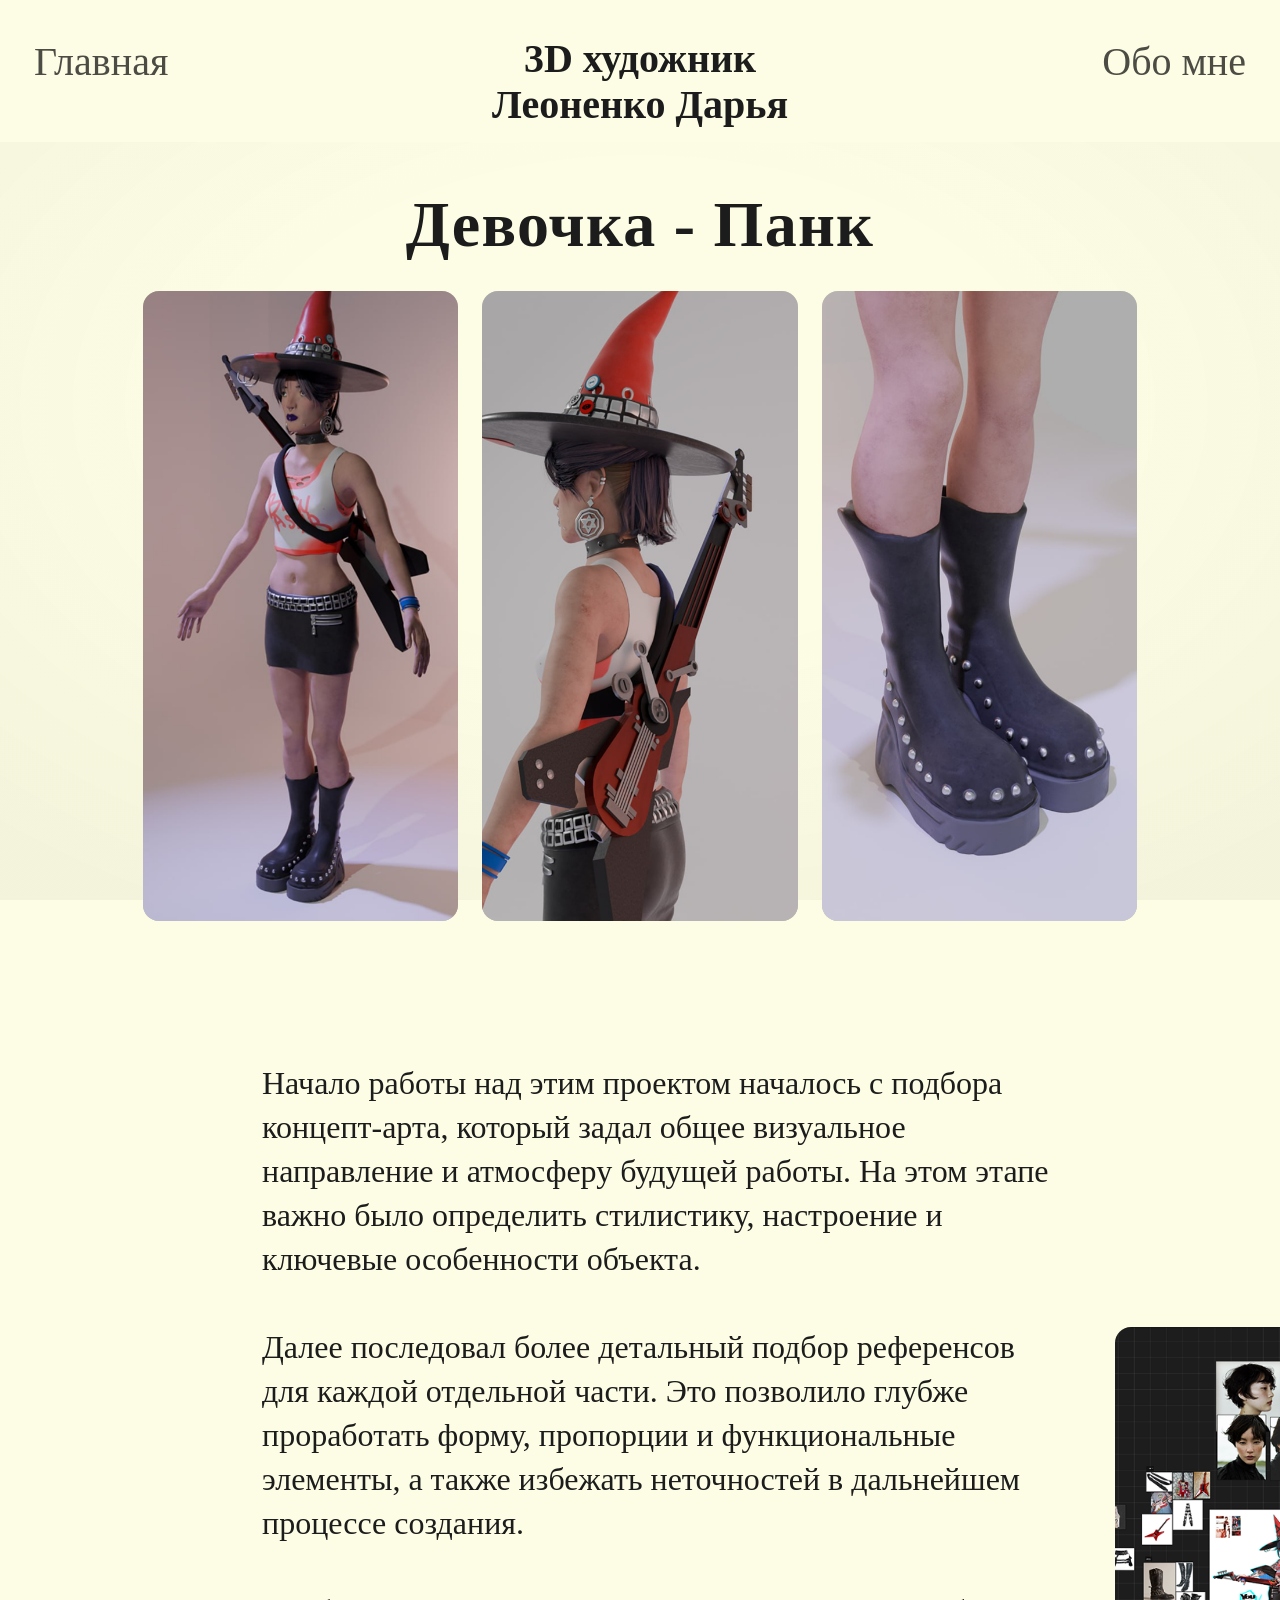
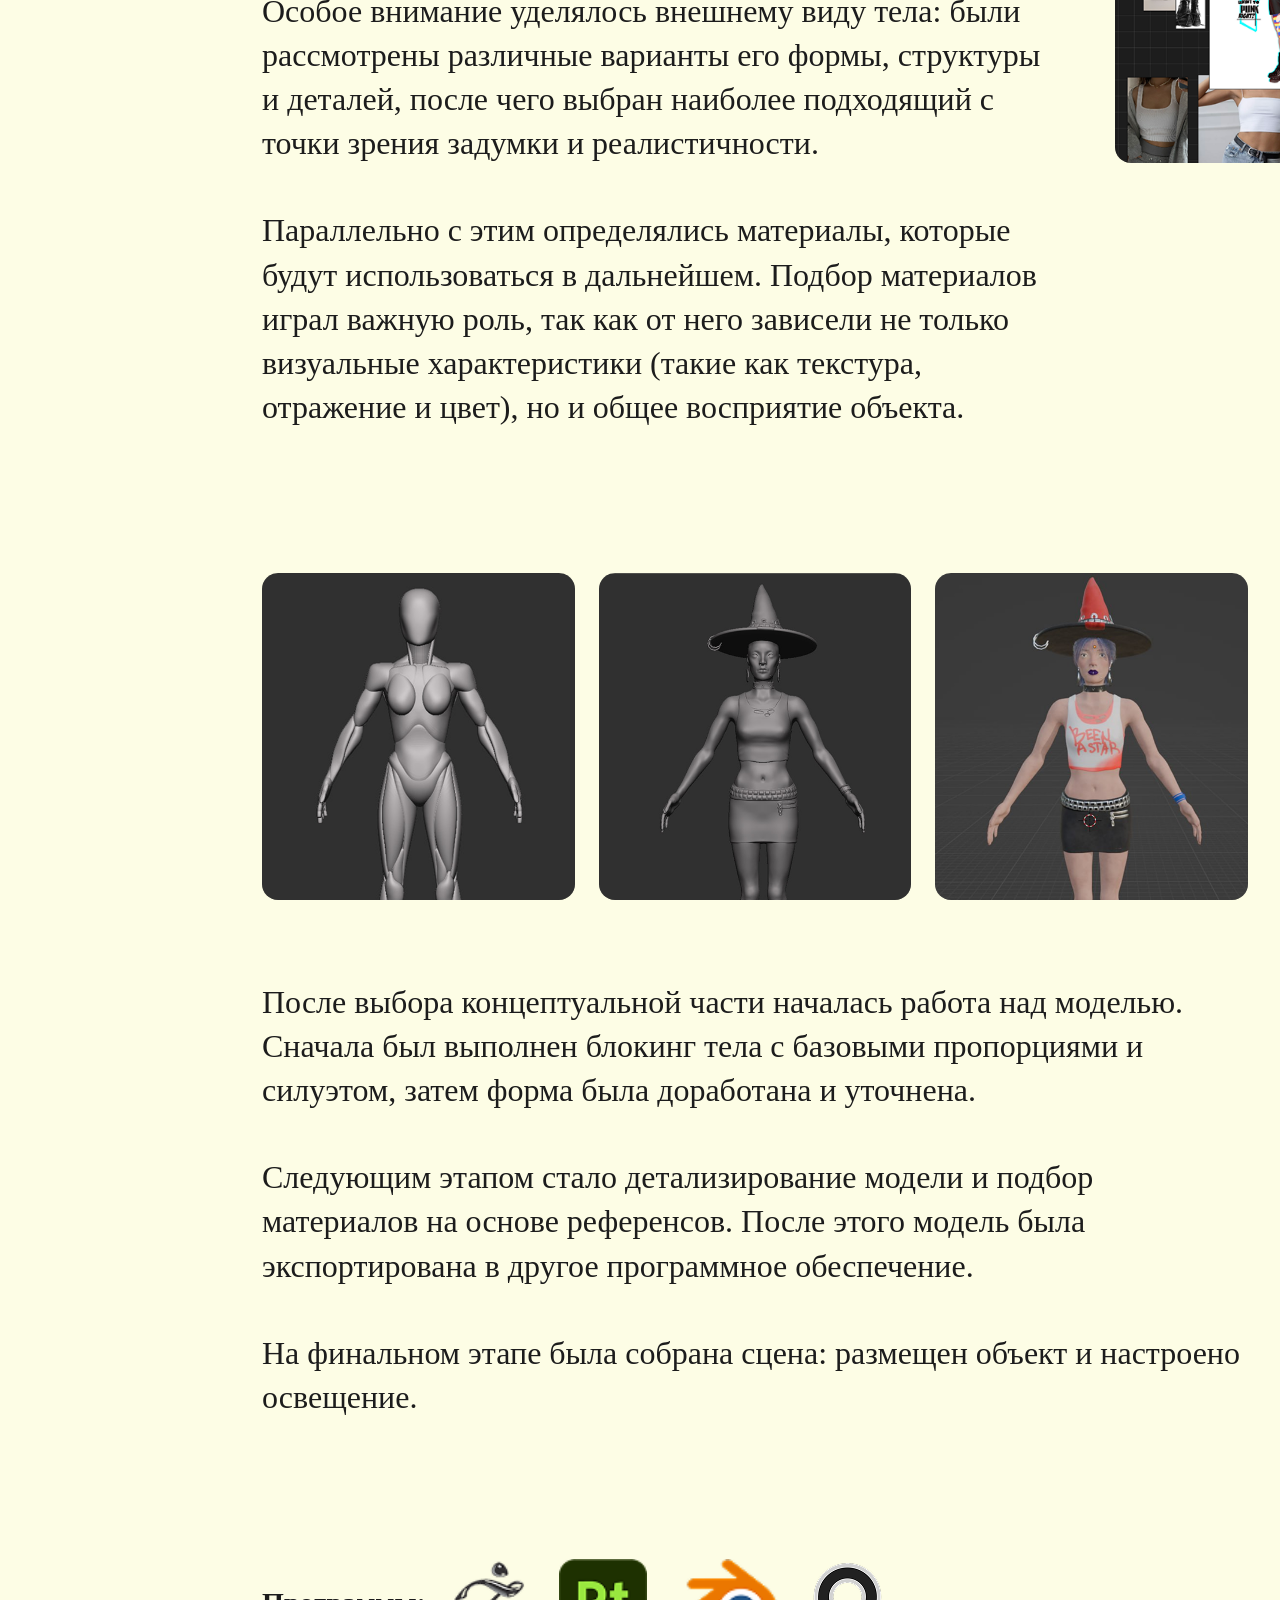
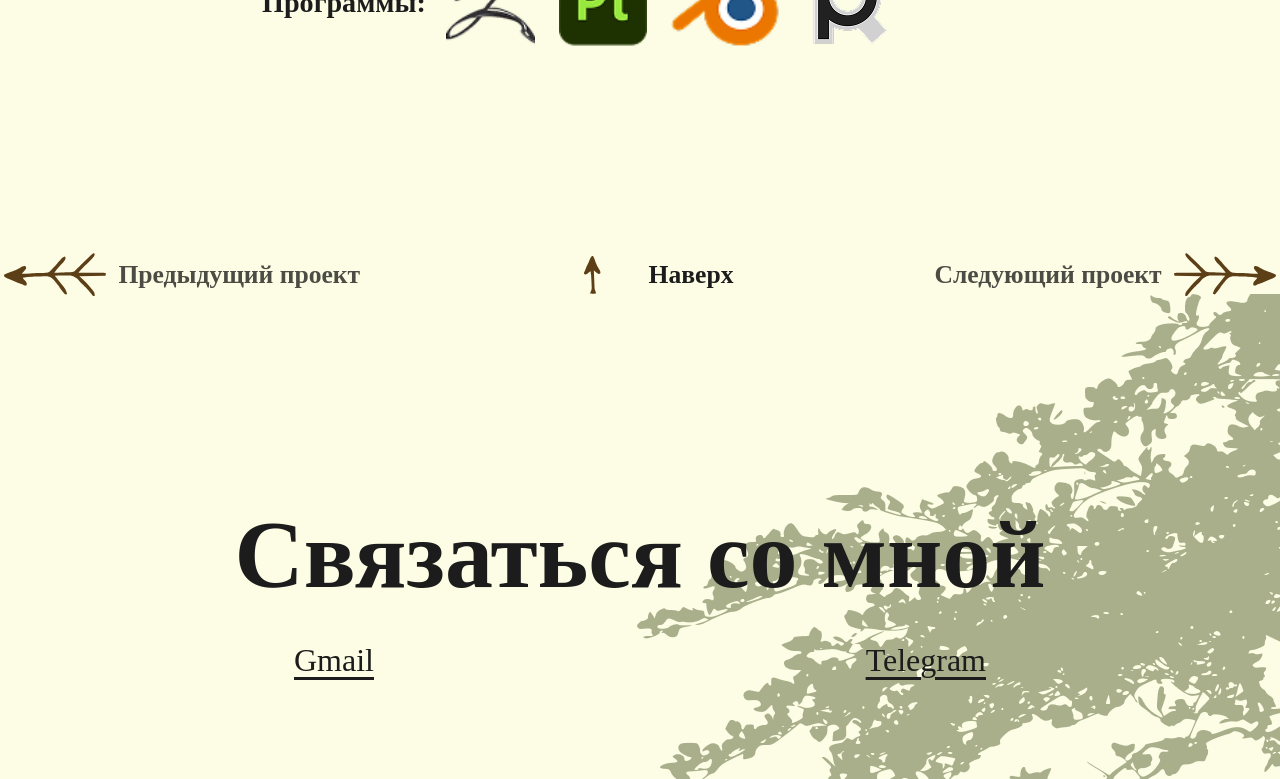
==== punk.html @ d6902a79 "Add files via upload" ====
<!doctype html>
<html lang="ru">
  <head>
    <meta charset="UTF-8" />
    <meta name="viewport" content="width=device-width, initial-scale=1" />
    <title>Девочка - Панк — Леоненко Дарья</title>
    <link rel="stylesheet" href="./styles.css" />
  </head>
  <body id="top" class="body--punk">
    <header class="header">
      <nav class="nav" aria-label="Основная навигация">
        <a class="nav__link" href="./index.html">Главная</a>
        <div class="nav__title" aria-label="Профессия и имя">
          3D художник<br />
          Леоненко Дарья
        </div>
        <a class="nav__link" href="./about.html">Обо мне</a>
      </nav>
    </header>

    <div class="punk-shell">
      <div class="trees trees--punk" aria-hidden="true">
        <img class="tree tree--punk5" src="./img/tree5.png" alt="" />
      </div>

      <main class="page page--punk" aria-label="Кейс: Девочка - Панк">
        <div class="punk-main">
          <h1 class="punk-main__title font-display">Девочка - Панк</h1>

          <div class="punk-main__track">
          <div class="punk-main__row punk-main__row--3">
            <img
              class="punk-main__photo"
              src="./img/punk1.png"
              alt=""
              width="544"
              height="1086"
              loading="lazy"
              decoding="async"
            />
            <img
              class="punk-main__photo"
              src="./img/punk2.png"
              alt=""
              width="544"
              height="1086"
              loading="lazy"
              decoding="async"
            />
            <img
              class="punk-main__photo"
              src="./img/punk3.png"
              alt=""
              width="544"
              height="1086"
              loading="lazy"
              decoding="async"
            />
          </div>

          <div class="punk-main__split">
            <div class="punk-main__split-text">
              <p class="punk-main__text">
                Начало работы над этим проектом началось с подбора концепт-арта, который задал общее
                визуальное направление и атмосферу будущей работы. На этом этапе важно было определить
                стилистику, настроение и ключевые особенности объекта.
              </p>
              <p class="punk-main__text">
                Далее последовал более детальный подбор референсов для каждой отдельной части. Это
                позволило глубже проработать форму, пропорции и функциональные элементы, а также
                избежать неточностей в дальнейшем процессе создания.
              </p>
              <p class="punk-main__text">
                Особое внимание уделялось внешнему виду тела: были рассмотрены различные варианты его
                формы, структуры и деталей, после чего выбран наиболее подходящий с точки зрения
                задумки и реалистичности.
              </p>
              <p class="punk-main__text">
                Параллельно с этим определялись материалы, которые будут использоваться в дальнейшем.
                Подбор материалов играл важную роль, так как от него зависели не только визуальные
                характеристики (такие как текстура, отражение и цвет), но и общее восприятие объекта.
              </p>
            </div>
            <img
              class="punk-main__photo punk-main__photo--side"
              src="./img/punk_ref.png"
              alt=""
              width="544"
              height="568"
              loading="lazy"
              decoding="async"
            />
          </div>

          <div class="punk-main__slider-block">
            <div class="punk-slider" tabindex="0" aria-label="Галерея кадров, перетаскивание мышью">
              <div class="punk-slider__slide">
                <img
                  class="punk-main__photo punk-main__photo--short"
                  src="./img/punk4.png"
                  alt=""
                  width="544"
                  height="568"
                  loading="lazy"
                  decoding="async"
                />
              </div>
              <div class="punk-slider__slide">
                <img
                  class="punk-main__photo punk-main__photo--short"
                  src="./img/punk5.png"
                  alt=""
                  width="544"
                  height="568"
                  loading="lazy"
                  decoding="async"
                />
              </div>
              <div class="punk-slider__slide">
                <img
                  class="punk-main__photo punk-main__photo--short"
                  src="./img/punk6.png"
                  alt=""
                  width="544"
                  height="568"
                  loading="lazy"
                  decoding="async"
                />
              </div>
              <div class="punk-slider__slide">
                <img
                  class="punk-main__photo punk-main__photo--short"
                  src="./img/punk7.jpg"
                  alt=""
                  width="544"
                  height="568"
                  loading="lazy"
                  decoding="async"
                />
              </div>
              <div class="punk-slider__slide">
                <img
                  class="punk-main__photo punk-main__photo--short"
                  src="./img/punk8.jpg"
                  alt=""
                  width="544"
                  height="568"
                  loading="lazy"
                  decoding="async"
                />
              </div>
            </div>
          </div>

          <div class="punk-main__text punk-main__text--after">
            <p class="punk-main__text">
              После выбора концептуальной части началась работа над моделью. Сначала был выполнен блокинг
              тела с базовыми пропорциями и силуэтом, затем форма была доработана и уточнена.
            </p>
            <p class="punk-main__text">
              Следующим этапом стало детализирование модели и подбор материалов на основе референсов.
              После этого модель была экспортирована в другое программное обеспечение.
            </p>
            <p class="punk-main__text">
              На финальном этапе была собрана сцена: размещен объект и настроено освещение.
            </p>
          </div>

          <section class="punk-main__programs" aria-label="Программы">
            <h2 class="punk-main__programs-title font-bold">Программы:</h2>
            <div class="punk-main__icons">
              <img src="./img/zbrush.png" alt="" width="89" height="88" decoding="async" />
              <img src="./img/substance.png" alt="" width="88" height="88" decoding="async" />
              <img src="./img/blender.png" alt="" width="118" height="88" decoding="async" />
              <img src="./img/pure.png" alt="" width="75" height="82" decoding="async" />
            </div>
          </section>
          </div>
        </div>

        <nav class="punk-project-nav" aria-label="Навигация по проектам">
          <a class="punk-project-nav__link" href="./index.html">
            <img src="./img/left.svg" alt="" width="126" height="53" decoding="async" />
            <span class="punk-project-nav__label">Предыдущий проект</span>
          </a>
          <a class="punk-project-nav__link punk-project-nav__link--center" href="#top">
            <img
              class="punk-project-nav__up-icon"
              src="./img/up.svg"
              alt=""
              width="92"
              height="38"
              decoding="async"
            />
            <span class="punk-project-nav__label">Наверх</span>
          </a>
          <a class="punk-project-nav__link punk-project-nav__link--next" href="./creature.html">
            <span class="punk-project-nav__label">Следующий проект</span>
            <img src="./img/right.svg" alt="" width="126" height="53" decoding="async" />
          </a>
        </nav>

        <section class="contact" id="contact" aria-label="Связаться со мной">
          <h2 class="contact__title">Связаться со мной</h2>
          <div class="contact__links">
            <a class="contact__link" href="mailto:idashaleonenko@gmail.com">Gmail</a>
            <a class="contact__link" href="https://t.me/Difii" target="_blank" rel="noreferrer"
              >Telegram</a
            >
          </div>
        </section>
      </main>
    </div>

    <script src="./script.js" defer></script>
  </body>
</html>
---- styles.css ----
/*!
 * Точка входа: модули лежат в каталоге /css/.
 * — tokens, fonts: переменные и шрифты
 * — base, header: сброс, страница, шапка
 * — home: галерея проектов на главной
 * — contact: блок контактов
 * — about: страница «Обо мне»
 * — projects: все страницы кейсов (панк, существо, колба, дом, гном)
 */
@import url("./css/tokens.css");
@import url("./css/fonts.css");
@import url("./css/base.css");
@import url("./css/header.css");
@import url("./css/home.css");
@import url("./css/motion.css");
@import url("./css/contact.css");
@import url("./css/about.css");
@import url("./css/projects.css");
@import url("./css/lightbox.css");
@import url("./css/fantasy.css");
@import url("./css/mobile.css");
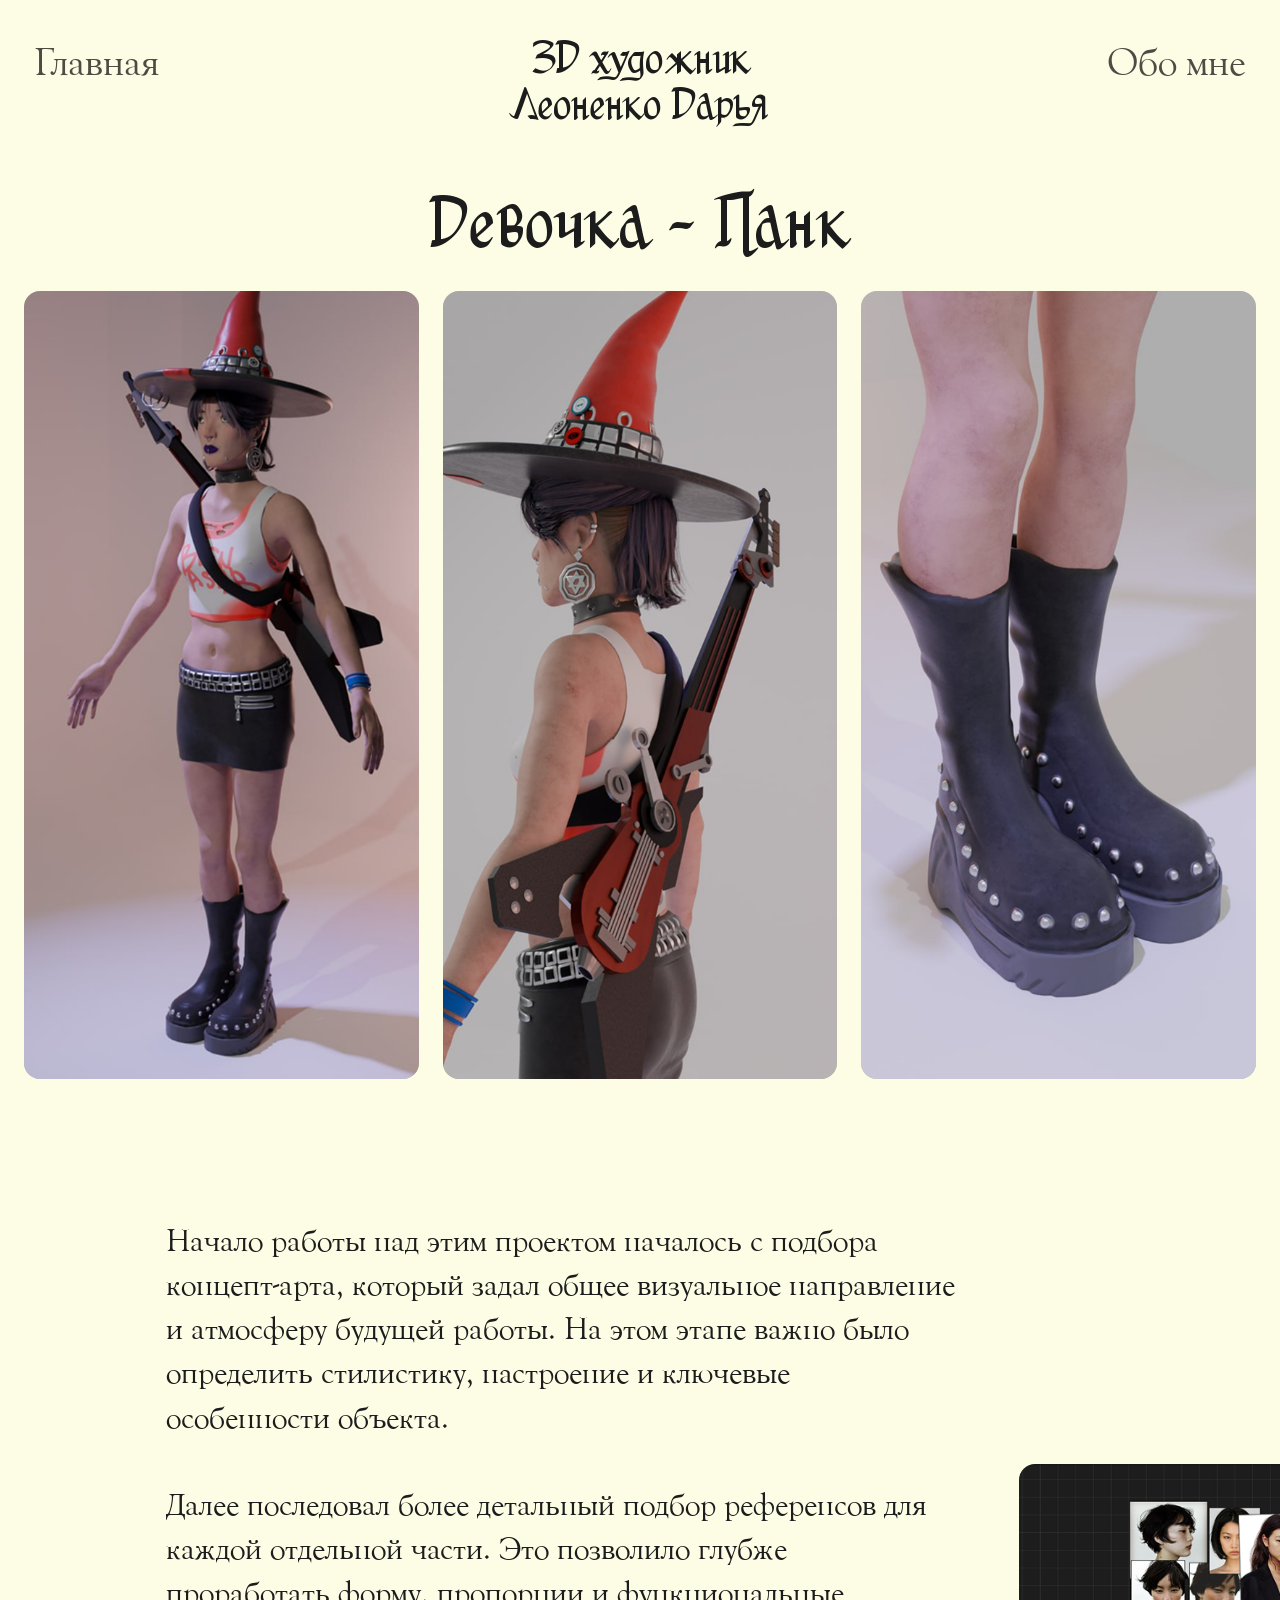
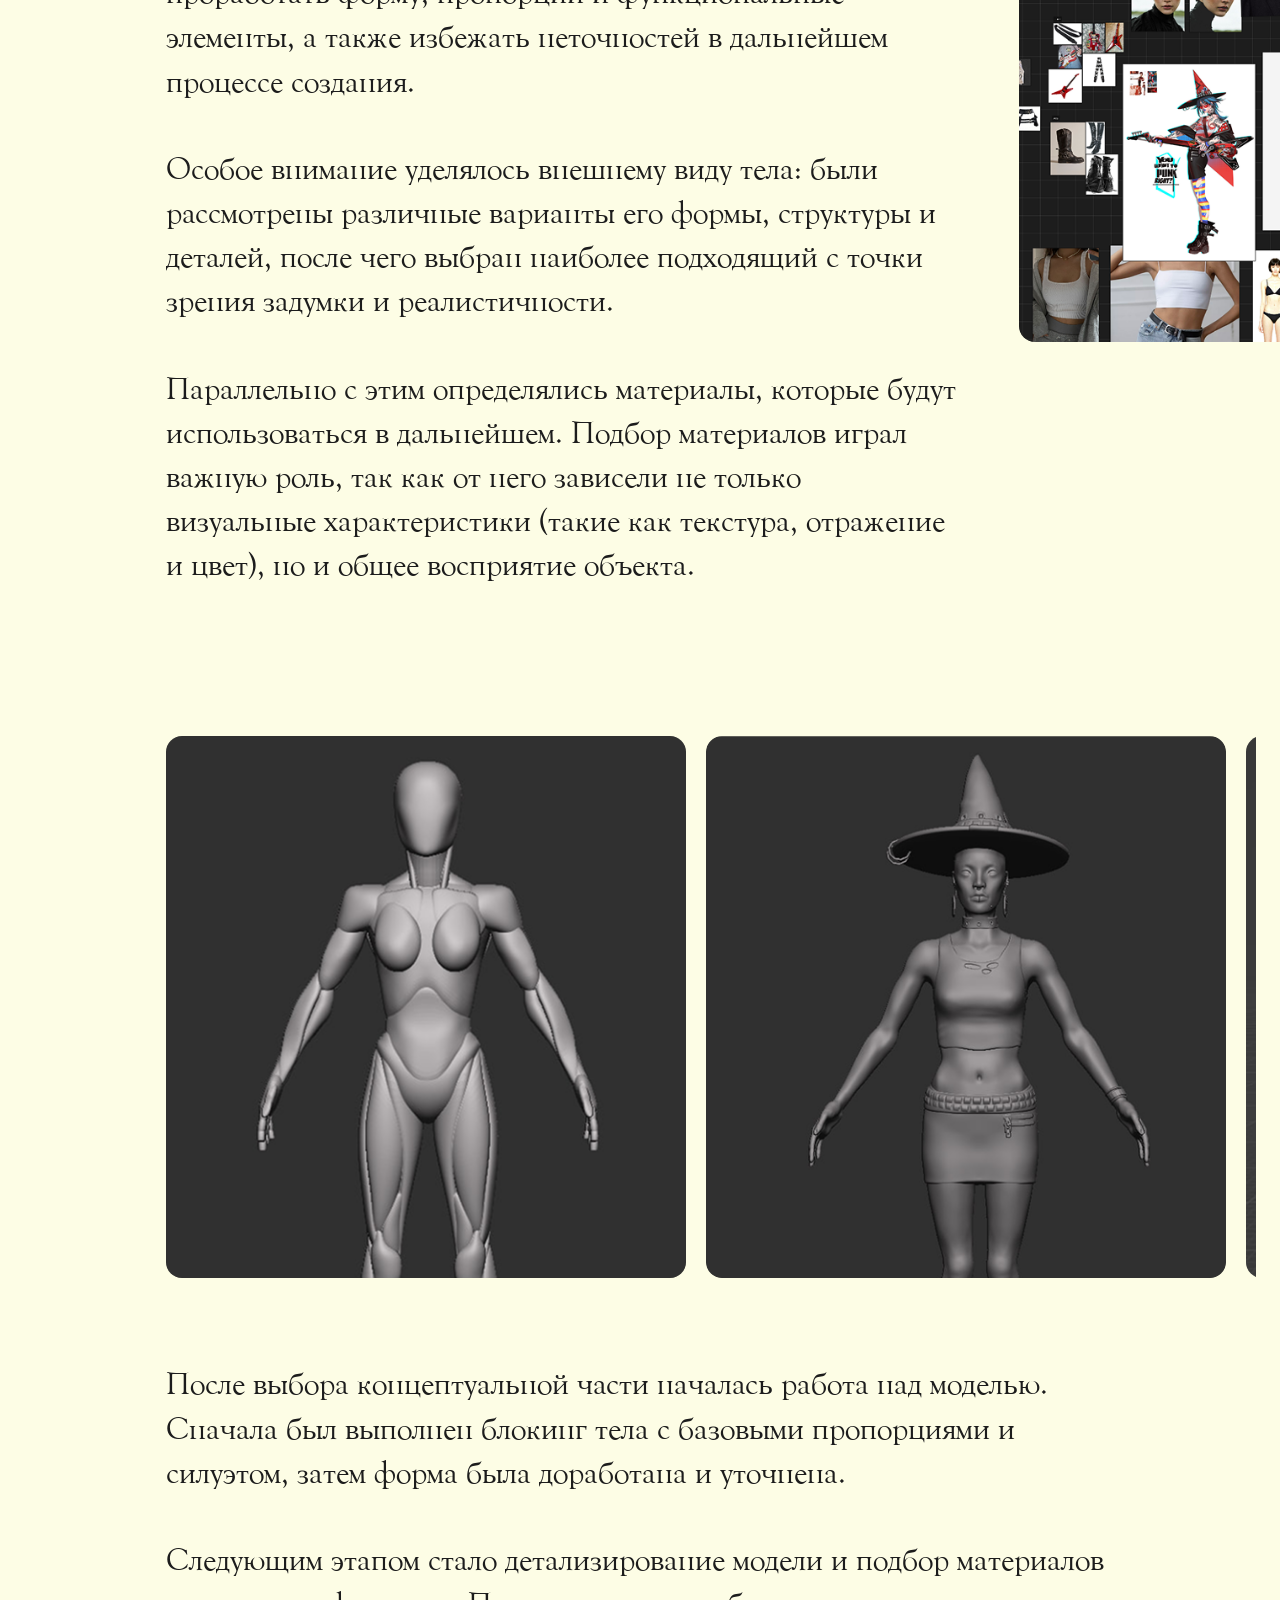
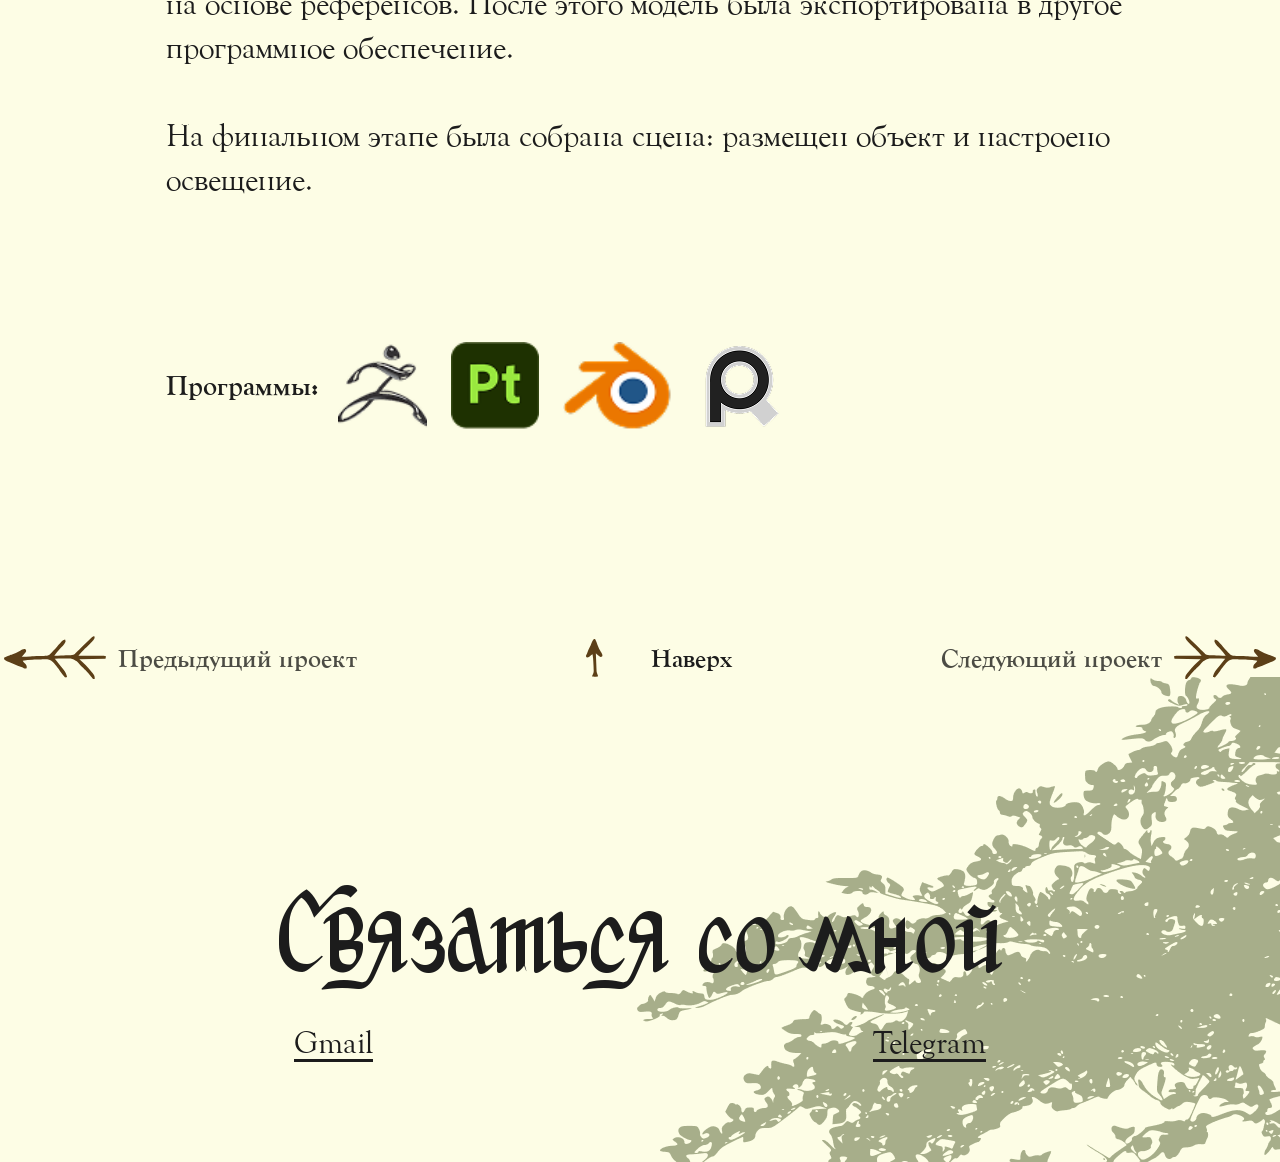
==== commit 79e3deab: "Add files via upload" ====
--- a/punk.html
+++ b/punk.html
@@ -1,217 +1,221 @@
-<!doctype html>
-<html lang="ru">
-  <head>
-    <meta charset="UTF-8" />
-    <meta name="viewport" content="width=device-width, initial-scale=1" />
-    <title>Девочка - Панк — Леоненко Дарья</title>
-    <link rel="stylesheet" href="./styles.css" />
-  </head>
-  <body id="top" class="body--punk">
-    <header class="header">
-      <nav class="nav" aria-label="Основная навигация">
-        <a class="nav__link" href="./index.html">Главная</a>
-        <div class="nav__title" aria-label="Профессия и имя">
-          3D художник<br />
-          Леоненко Дарья
-        </div>
-        <a class="nav__link" href="./about.html">Обо мне</a>
-      </nav>
-    </header>
-
-    <div class="punk-shell">
-      <div class="trees trees--punk" aria-hidden="true">
-        <img class="tree tree--punk5" src="./img/tree5.png" alt="" />
-      </div>
-
-      <main class="page page--punk" aria-label="Кейс: Девочка - Панк">
-        <div class="punk-main">
-          <h1 class="punk-main__title font-display">Девочка - Панк</h1>
-
-          <div class="punk-main__track">
-          <div class="punk-main__row punk-main__row--3">
-            <img
-              class="punk-main__photo"
-              src="./img/punk1.png"
-              alt=""
-              width="544"
-              height="1086"
-              loading="lazy"
-              decoding="async"
-            />
-            <img
-              class="punk-main__photo"
-              src="./img/punk2.png"
-              alt=""
-              width="544"
-              height="1086"
-              loading="lazy"
-              decoding="async"
-            />
-            <img
-              class="punk-main__photo"
-              src="./img/punk3.png"
-              alt=""
-              width="544"
-              height="1086"
-              loading="lazy"
-              decoding="async"
-            />
-          </div>
-
-          <div class="punk-main__split">
-            <div class="punk-main__split-text">
-              <p class="punk-main__text">
-                Начало работы над этим проектом началось с подбора концепт-арта, который задал общее
-                визуальное направление и атмосферу будущей работы. На этом этапе важно было определить
-                стилистику, настроение и ключевые особенности объекта.
-              </p>
-              <p class="punk-main__text">
-                Далее последовал более детальный подбор референсов для каждой отдельной части. Это
-                позволило глубже проработать форму, пропорции и функциональные элементы, а также
-                избежать неточностей в дальнейшем процессе создания.
-              </p>
-              <p class="punk-main__text">
-                Особое внимание уделялось внешнему виду тела: были рассмотрены различные варианты его
-                формы, структуры и деталей, после чего выбран наиболее подходящий с точки зрения
-                задумки и реалистичности.
-              </p>
-              <p class="punk-main__text">
-                Параллельно с этим определялись материалы, которые будут использоваться в дальнейшем.
-                Подбор материалов играл важную роль, так как от него зависели не только визуальные
-                характеристики (такие как текстура, отражение и цвет), но и общее восприятие объекта.
-              </p>
-            </div>
-            <img
-              class="punk-main__photo punk-main__photo--side"
-              src="./img/punk_ref.png"
-              alt=""
-              width="544"
-              height="568"
-              loading="lazy"
-              decoding="async"
-            />
-          </div>
-
-          <div class="punk-main__slider-block">
-            <div class="punk-slider" tabindex="0" aria-label="Галерея кадров, перетаскивание мышью">
-              <div class="punk-slider__slide">
-                <img
-                  class="punk-main__photo punk-main__photo--short"
-                  src="./img/punk4.png"
-                  alt=""
-                  width="544"
-                  height="568"
-                  loading="lazy"
-                  decoding="async"
-                />
-              </div>
-              <div class="punk-slider__slide">
-                <img
-                  class="punk-main__photo punk-main__photo--short"
-                  src="./img/punk5.png"
-                  alt=""
-                  width="544"
-                  height="568"
-                  loading="lazy"
-                  decoding="async"
-                />
-              </div>
-              <div class="punk-slider__slide">
-                <img
-                  class="punk-main__photo punk-main__photo--short"
-                  src="./img/punk6.png"
-                  alt=""
-                  width="544"
-                  height="568"
-                  loading="lazy"
-                  decoding="async"
-                />
-              </div>
-              <div class="punk-slider__slide">
-                <img
-                  class="punk-main__photo punk-main__photo--short"
-                  src="./img/punk7.jpg"
-                  alt=""
-                  width="544"
-                  height="568"
-                  loading="lazy"
-                  decoding="async"
-                />
-              </div>
-              <div class="punk-slider__slide">
-                <img
-                  class="punk-main__photo punk-main__photo--short"
-                  src="./img/punk8.jpg"
-                  alt=""
-                  width="544"
-                  height="568"
-                  loading="lazy"
-                  decoding="async"
-                />
-              </div>
-            </div>
-          </div>
-
-          <div class="punk-main__text punk-main__text--after">
-            <p class="punk-main__text">
-              После выбора концептуальной части началась работа над моделью. Сначала был выполнен блокинг
-              тела с базовыми пропорциями и силуэтом, затем форма была доработана и уточнена.
-            </p>
-            <p class="punk-main__text">
-              Следующим этапом стало детализирование модели и подбор материалов на основе референсов.
-              После этого модель была экспортирована в другое программное обеспечение.
-            </p>
-            <p class="punk-main__text">
-              На финальном этапе была собрана сцена: размещен объект и настроено освещение.
-            </p>
-          </div>
-
-          <section class="punk-main__programs" aria-label="Программы">
-            <h2 class="punk-main__programs-title font-bold">Программы:</h2>
-            <div class="punk-main__icons">
-              <img src="./img/zbrush.png" alt="" width="89" height="88" decoding="async" />
-              <img src="./img/substance.png" alt="" width="88" height="88" decoding="async" />
-              <img src="./img/blender.png" alt="" width="118" height="88" decoding="async" />
-              <img src="./img/pure.png" alt="" width="75" height="82" decoding="async" />
-            </div>
-          </section>
-          </div>
-        </div>
-
-        <nav class="punk-project-nav" aria-label="Навигация по проектам">
-          <a class="punk-project-nav__link" href="./index.html">
-            <img src="./img/left.svg" alt="" width="126" height="53" decoding="async" />
-            <span class="punk-project-nav__label">Предыдущий проект</span>
-          </a>
-          <a class="punk-project-nav__link punk-project-nav__link--center" href="#top">
-            <img
-              class="punk-project-nav__up-icon"
-              src="./img/up.svg"
-              alt=""
-              width="92"
-              height="38"
-              decoding="async"
-            />
-            <span class="punk-project-nav__label">Наверх</span>
-          </a>
-          <a class="punk-project-nav__link punk-project-nav__link--next" href="./creature.html">
-            <span class="punk-project-nav__label">Следующий проект</span>
-            <img src="./img/right.svg" alt="" width="126" height="53" decoding="async" />
-          </a>
-        </nav>
-
-        <section class="contact" id="contact" aria-label="Связаться со мной">
-          <h2 class="contact__title">Связаться со мной</h2>
-          <div class="contact__links">
-            <a class="contact__link" href="mailto:idashaleonenko@gmail.com">Gmail</a>
-            <a class="contact__link" href="https://t.me/Difii" target="_blank" rel="noreferrer"
-              >Telegram</a
-            >
-          </div>
-        </section>
-      </main>
-    </div>
-
-    <script src="./script.js" defer></script>
-  </body>
-</html>
+<!doctype html>
+<html lang="ru">
+  <head>
+    <meta charset="UTF-8" />
+    <meta name="viewport" content="width=device-width, initial-scale=1" />
+    <title>Девочка - Панк — Леоненко Дарья</title>
+    <link rel="stylesheet" href="./styles.css" />
+  </head>
+  <body id="top" class="body--punk">
+    <header class="header">
+      <nav class="nav" aria-label="Основная навигация">
+        <a class="nav__link" href="./index.html">Главная</a>
+        <div class="nav__title" aria-label="Профессия и имя">
+          3D художник<br />
+          Леоненко Дарья
+        </div>
+        <a class="nav__link" href="./about.html">Обо мне</a>
+      </nav>
+    </header>
+
+    <div class="punk-shell">
+      <div class="trees trees--punk" aria-hidden="true">
+        <img class="tree tree--punk5" src="./img/tree5.png" alt="" />
+      </div>
+
+      <main class="page page--punk" aria-label="Кейс: Девочка - Панк">
+        <div class="punk-main">
+          <h1 class="punk-main__title font-display">Девочка - Панк</h1>
+
+          <div class="punk-main__track">
+          <div class="punk-main__row punk-main__row--3">
+            <img
+              class="punk-main__photo"
+              src="./img/punk1.png"
+              alt=""
+              width="544"
+              height="1086"
+              loading="lazy"
+              decoding="async"
+            />
+            <img
+              class="punk-main__photo"
+              src="./img/punk2.png"
+              alt=""
+              width="544"
+              height="1086"
+              loading="lazy"
+              decoding="async"
+            />
+            <img
+              class="punk-main__photo"
+              src="./img/punk3.png"
+              alt=""
+              width="544"
+              height="1086"
+              loading="lazy"
+              decoding="async"
+            />
+          </div>
+
+          <div class="punk-main__split">
+            <div class="punk-main__split-text">
+              <p class="punk-main__text">
+                Начало работы над этим проектом началось с подбора концепт-арта, который задал общее
+                визуальное направление и атмосферу будущей работы. На этом этапе важно было определить
+                стилистику, настроение и ключевые особенности объекта.
+              </p>
+              <p class="punk-main__text">
+                Далее последовал более детальный подбор референсов для каждой отдельной части. Это
+                позволило глубже проработать форму, пропорции и функциональные элементы, а также
+                избежать неточностей в дальнейшем процессе создания.
+              </p>
+              <p class="punk-main__text">
+                Особое внимание уделялось внешнему виду тела: были рассмотрены различные варианты его
+                формы, структуры и деталей, после чего выбран наиболее подходящий с точки зрения
+                задумки и реалистичности.
+              </p>
+              <p class="punk-main__text">
+                Параллельно с этим определялись материалы, которые будут использоваться в дальнейшем.
+                Подбор материалов играл важную роль, так как от него зависели не только визуальные
+                характеристики (такие как текстура, отражение и цвет), но и общее восприятие объекта.
+              </p>
+            </div>
+            <img
+              class="punk-main__photo punk-main__photo--side"
+              src="./img/punk_ref.png"
+              alt=""
+              width="544"
+              height="568"
+              loading="lazy"
+              decoding="async"
+            />
+          </div>
+
+          <div class="punk-main__slider-block">
+            <div
+              class="punk-slider"
+              tabindex="0"
+              aria-label="Галерея кадров: прокрутка вбок колёсиком или пальцем, удерживайте и перетаскивайте"
+            >
+              <div class="punk-slider__slide">
+                <img
+                  class="punk-main__photo punk-main__photo--short"
+                  src="./img/punk4.png"
+                  alt=""
+                  width="544"
+                  height="568"
+                  loading="lazy"
+                  decoding="async"
+                />
+              </div>
+              <div class="punk-slider__slide">
+                <img
+                  class="punk-main__photo punk-main__photo--short"
+                  src="./img/punk5.png"
+                  alt=""
+                  width="544"
+                  height="568"
+                  loading="lazy"
+                  decoding="async"
+                />
+              </div>
+              <div class="punk-slider__slide">
+                <img
+                  class="punk-main__photo punk-main__photo--short"
+                  src="./img/punk6.png"
+                  alt=""
+                  width="544"
+                  height="568"
+                  loading="lazy"
+                  decoding="async"
+                />
+              </div>
+              <div class="punk-slider__slide">
+                <img
+                  class="punk-main__photo punk-main__photo--short"
+                  src="./img/punk7.jpg"
+                  alt=""
+                  width="544"
+                  height="568"
+                  loading="lazy"
+                  decoding="async"
+                />
+              </div>
+              <div class="punk-slider__slide">
+                <img
+                  class="punk-main__photo punk-main__photo--short"
+                  src="./img/punk8.jpg"
+                  alt=""
+                  width="544"
+                  height="568"
+                  loading="lazy"
+                  decoding="async"
+                />
+              </div>
+            </div>
+          </div>
+
+          <div class="punk-main__text punk-main__text--after">
+            <p class="punk-main__text">
+              После выбора концептуальной части началась работа над моделью. Сначала был выполнен блокинг
+              тела с базовыми пропорциями и силуэтом, затем форма была доработана и уточнена.
+            </p>
+            <p class="punk-main__text">
+              Следующим этапом стало детализирование модели и подбор материалов на основе референсов.
+              После этого модель была экспортирована в другое программное обеспечение.
+            </p>
+            <p class="punk-main__text">
+              На финальном этапе была собрана сцена: размещен объект и настроено освещение.
+            </p>
+          </div>
+
+          <section class="punk-main__programs" aria-label="Программы">
+            <h2 class="punk-main__programs-title font-bold">Программы:</h2>
+            <div class="punk-main__icons">
+              <img src="./img/zbrush.png" alt="" width="89" height="88" decoding="async" />
+              <img src="./img/substance.png" alt="" width="88" height="88" decoding="async" />
+              <img src="./img/blender.png" alt="" width="118" height="88" decoding="async" />
+              <img src="./img/pure.png" alt="" width="75" height="82" decoding="async" />
+            </div>
+          </section>
+          </div>
+        </div>
+
+        <nav class="punk-project-nav" aria-label="Навигация по проектам">
+          <a class="punk-project-nav__link" href="./index.html">
+            <img src="./img/left.svg" alt="" width="126" height="53" decoding="async" />
+            <span class="punk-project-nav__label">Предыдущий проект</span>
+          </a>
+          <a class="punk-project-nav__link punk-project-nav__link--center" href="#top">
+            <img
+              class="punk-project-nav__up-icon"
+              src="./img/up.svg"
+              alt=""
+              width="92"
+              height="38"
+              decoding="async"
+            />
+            <span class="punk-project-nav__label">Наверх</span>
+          </a>
+          <a class="punk-project-nav__link punk-project-nav__link--next" href="./creature.html">
+            <span class="punk-project-nav__label">Следующий проект</span>
+            <img src="./img/right.svg" alt="" width="126" height="53" decoding="async" />
+          </a>
+        </nav>
+
+        <section class="contact" id="contact" aria-label="Связаться со мной">
+          <h2 class="contact__title">Связаться со мной</h2>
+          <div class="contact__links">
+            <a class="contact__link" href="mailto:idashaleonenko@gmail.com">Gmail</a>
+            <a class="contact__link" href="https://t.me/Difii" target="_blank" rel="noreferrer"
+              >Telegram</a
+            >
+          </div>
+        </section>
+      </main>
+    </div>
+
+    <script src="./script.js" defer></script>
+  </body>
+</html>
--- a/styles.css
+++ b/styles.css
@@ -8,7 +8,6 @@
  * — projects: все страницы кейсов (панк, существо, колба, дом, гном)
  */
 @import url("./css/tokens.css");
-@import url("./css/fonts.css");
 @import url("./css/base.css");
 @import url("./css/header.css");
 @import url("./css/home.css");
@@ -19,3 +18,33 @@
 @import url("./css/lightbox.css");
 @import url("./css/fantasy.css");
 @import url("./css/mobile.css");
+
+@font-face{
+  font-family: "CC Yuletide Log";
+  src: local("CC Yuletide Log Bold"),
+       local("CCYuletideLog-Bold"),
+       url("./fonts/CC%20Yuletide%20Log%20Bold.otf") format("opentype");
+  font-weight: 700;
+  font-style: normal;
+  font-display: swap;
+}
+
+@font-face{
+  font-family: "Goudy Old Style";
+  src: local("Goudy Old Style Regular"),
+       local("GoudyOldStyle-Regular"),
+       url("./fonts/Goudy%20Old%20Style%20Regular.ttf") format("truetype");
+  font-weight: 400;
+  font-style: normal;
+  font-display: swap;
+}
+
+@font-face{
+  font-family: "Goudy Old Style";
+  src: local("Goudy Old Style Bold"),
+       local("GoudyOldStyle-Bold"),
+       url("./fonts/Goudy%20Old%20Style%20Bold.ttf") format("truetype");
+  font-weight: 700;
+  font-style: normal;
+  font-display: swap;
+}
